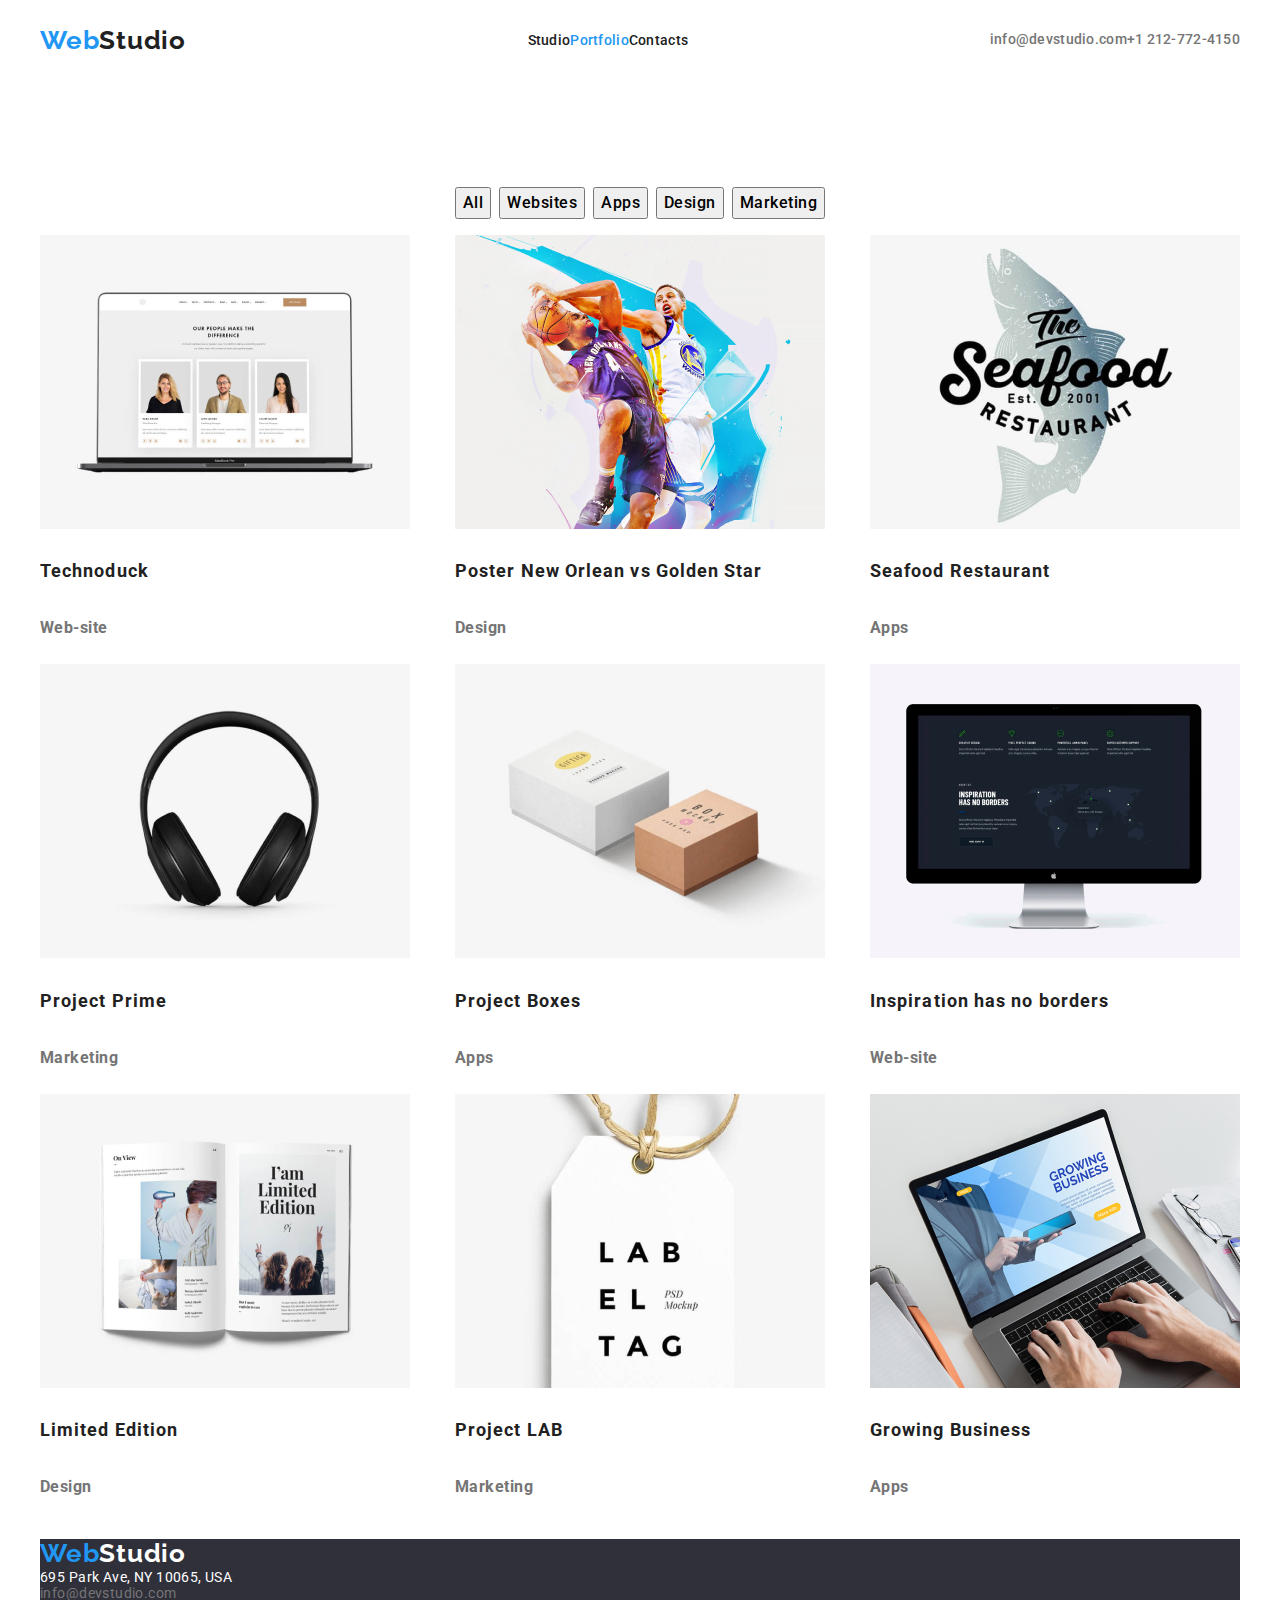
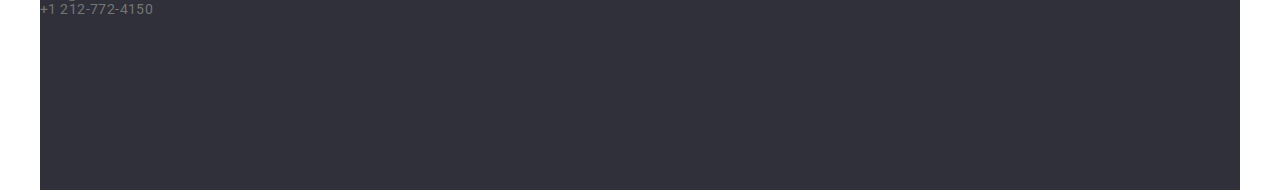
==== portfolio.html @ 4702d801 "primele modificari" ====
<!DOCTYPE html>
<html lang="en">
	<head>
		<meta charset="UTF-8" />
		<meta name="viewport" content="width=device-width, initial-scale=1.0" />
		<title>Portfolio</title>
		<link rel="preconnect" href="https://fonts.googleapis.com" />
		<link rel="preconnect" href="https://fonts.gstatic.com" crossorigin />
		<link
			rel="stylesheet"
			href="https://cdnjs.cloudflare.com/ajax/libs/modern-normalize/1.0.0/modern-normalize.min.css"
		/>
		<link
			href="https://fonts.googleapis.com/css2?family=Raleway:wght@700&family=Roboto:wght@400;500;700;900&display=swap"
			rel="stylesheet"
		/>
		<link rel="stylesheet" href="css/styles.css" />
	</head>
	<body class="container">
		<header class="global-header">
			<a href="index.html" class="logo"><span>Web</span>Studio</a>
			<nav class="header-navigation">
				<ul class="navigation-tabs">
					<li><a href="index.html">Studio</a></li>
					<li><a href="portfolio.html" class="active-link">Portfolio</a></li>
					<li><a href="contacts.html">Contacts</a></li>
				</ul>
			</nav>
			<div class="mail-phone">
				<a href="mailto:info@devstudio.com">info@devstudio.com</a>
				<br />
				<a href="tel:+12127724150">+1 212-772-4150</a>
			</div>
		</header>
		<main class="portfolio-main-section">
			<ul class="portfolio-button-list">
				<li><button type="button">All</button></li>
				<li><button type="button">Websites</button></li>
				<li><button type="button">Apps</button></li>
				<li><button type="button">Design</button></li>
				<li><button type="button">Marketing</button></li>
			</ul>
			<ul class="project-list">
				<li>
					<img
						src="images/technoduck.jpg"
						alt="technoduck_project"
						width="370"
					/>
					<h3>Technoduck</h3>
					<h4>Web-site</h4>
				</li>
				<li>
					<img
						src="images/poster_new_orleans.jpg"
						alt="poster_new_orleans"
						width="370"
					/>
					<h3>Poster New Orlean vs Golden Star</h3>
					<h4>Design</h4>
				</li>
				<li>
					<img
						src="images/seafood_restaurant.jpg"
						alt="seafood_restaurant"
						width="370"
					/>
					<h3>Seafood Restaurant</h3>
					<h4>Apps</h4>
				</li>
				<li>
					<img src="images/project_prime.jpg" alt="project_prime" width="370" />
					<h3>Project Prime</h3>
					<h4>Marketing</h4>
				</li>
				<li>
					<img src="images/project_boxes.jpg" alt="project_boxes" width="370" />
					<h3>Project Boxes</h3>
					<h4>Apps</h4>
				</li>
				<li>
					<img
						src="images/inspiration_no_borders.jpg"
						alt="inspiration_no_borders"
						width="370"
					/>
					<h3>Inspiration has no borders</h3>
					<h4>Web-site</h4>
				</li>
				<li>
					<img
						src="images/limited_edition.jpg"
						alt="limited_edition"
						width="370"
					/>
					<h3>Limited Edition</h3>
					<h4>Design</h4>
				</li>
				<li>
					<img src="images/project_lab.jpg" alt="project_lab" width="370" />
					<h3>Project LAB</h3>
					<h4>Marketing</h4>
				</li>
				<li>
					<img
						src="images/growing_business.jpg"
						alt="growing_business"
						width="370"
					/>
					<h3>Growing Business</h3>
					<h4>Apps</h4>
				</li>
			</ul>
		</main>
		<footer class="global-footer">
			<a href="index.html" class="logo"><span>Web</span>Studio</a>
			<address class="mail-phone">
				<div>695 Park Ave, NY 10065, USA</div>
				<a href="mailto:info@devstudio.com">info@devstudio.com</a>
				<br />
				<a href="+1-212-772-4150">+1 212-772-4150</a>
			</address>
		</footer>
	</body>
</html>
---- css/styles.css ----
:root {
	--dark-bg-color: #2f303a;
	--text-dark-bg-color: #ffffff;
	--text-bg-color: #212121;
	--link-color-active: #2196f3;
	--shaded-color: #757575;
}

.container {
	font-family: "Roboto", sans-serif;
	color: var(--text-bg-color);
	width: 1200px;
	margin: auto;
}
.global-header {
	height: 80px;
	display: flex;
	justify-content: space-between;
	align-items: center;
}
.global-footer {
	background-color: var(--dark-bg-color);
	width: inherit;
	height: 251px;
}
.navigation-tabs,
.global-header .mail-phone {
	display: flex;
}
.navigation-tabs,
.mail-phone,
.main-section .our-assets,
.our-job-section .our-job-list,
.our-team-section .our-team,
.portfolio-main-section ul {
	list-style-type: none;
}
.global-header a {
	color: inherit;
	text-decoration: none;
	font-size: 14px;
	font-weight: 500;
	line-height: normal;
	letter-spacing: 0.28px;
}
.global-header .logo span,
.global-footer .logo span,
.global-header .active-link {
	color: var(--link-color-active);
}
.global-footer .logo {
	color: var(--text-dark-bg-color);
}
.global-footer a {
	text-decoration: none;
}
.global-footer .mail-phone {
	font-size: 14px;
	font-style: normal;
	font-weight: 400;
	line-height: 16px;
	letter-spacing: 0.42px;
	padding-bottom: 12px;
}
.global-header a.logo,
.global-footer a.logo {
	font-family: "Raleway";
	font-size: 26px;
	font-weight: 700;
	letter-spacing: 0.78px;
}
.global-footer .mail-phone div {
	color: var(--text-dark-bg-color);
}
.global-header .mail-phone,
.global-footer .mail-phone a {
	color: var(--shaded-color);
}

.global-header a:hover,
.global-header a:focus,
.global-footer a:focus,
.global-footer a:hover,
.global-header .mail-phone > a:hover,
.global-header .mail-phone > a:focus,
.global-footer .mail-phone > a:hover,
.global-footer .mail-phone > a:focus {
	color: var(--link-color-active);
}
.main-section-intro {
	background-color: var(--dark-bg-color);
	height: 600px;
	display: flex;
	flex-direction: column;
	justify-content: center;
	align-items: center;
	flex-shrink: 0;
	margin: 0 -200px 0 -200px;
}
.main-section .main-section-intro h1 {
	color: var(--text-dark-bg-color);
	font-size: 44px;
	font-weight: 900;
	line-height: 60px;
	letter-spacing: 2.64px;
	text-transform: uppercase;
	text-align: center;
	margin: 0;
	width: 696px;
}
.main-section .main-section-intro button {
	background-color: var(--link-color-active);
	color: var(--text-dark-bg-color);
	text-align: center;
	font-weight: 700;
	line-height: 1.875em;
	letter-spacing: 0.96px;
	cursor: pointer;
}
.main-section .our-assets .main-title,
.main-section .our-assets p {
	font-size: 14px;
	letter-spacing: 0.42px;
}
.our-assets .main-title {
	font-weight: 700;
	text-transform: uppercase;
}
.our-assets p {
	color: var(--shaded-color);
	line-height: 1.5em;
}
.main-section section .section-header {
	text-align: center;
	font-size: 36px;
	font-weight: 700;
	letter-spacing: 1.08px;
}
.our-team-section {
	background-color: #f5f4fa;
	height: 648px;
	padding: 94px 0 94px 0;
}
.our-team-section .our-team {
	letter-spacing: 0.48px;
	di
}
.our-team-section .our-team .our-team-card {
	background-color: var(--text-dark-bg-color);
	width: 270px;
	height: 368px;
}
.our-team-section .our-team .our-team-card h3 {
	text-align: center;
	font-weight: 500;
	letter-spacing: 0.48px;
}
.our-team-section .our-team .our-team-card h4 {
	color: var(--shaded-color);
	text-align: center;
	font-weight: 400;
	letter-spacing: 0.48px;
}
.portfolio-main-section .portfolio-button-list button {
	text-align: center;
	font-size: 16px;
	font-weight: 500;
	line-height: 26px;
	letter-spacing: 0.48px;
}
.portfolio-main-section button:hover,
.portfolio-main-section button:focus {
	color: var(--text-dark-bg-color);
	background-color: var(--link-color-active);
}
.project-list li > h3 {
	font-size: 18px;
	font-weight: 700;
	line-height: 2.25em;
	letter-spacing: 1.08px;
}
.project-list li > h4 {
	color: var(--shaded-color);
	line-height: 1.875em;
	letter-spacing: 0.48px;
}

.our-assets,
.our-job-list,
.our-team {
	display: flex;
	justify-content:space-between;
	align-items: center;
	padding-left: 0;
}
.portfolio-button-list {
	display: flex;
	justify-content: center;
	padding-left: 0;
	padding-top: 91px;
	gap: 8px;
}
.project-list {
	display: flex;
	flex-wrap: wrap;
	justify-content: space-between;
	padding-left: 0;
}
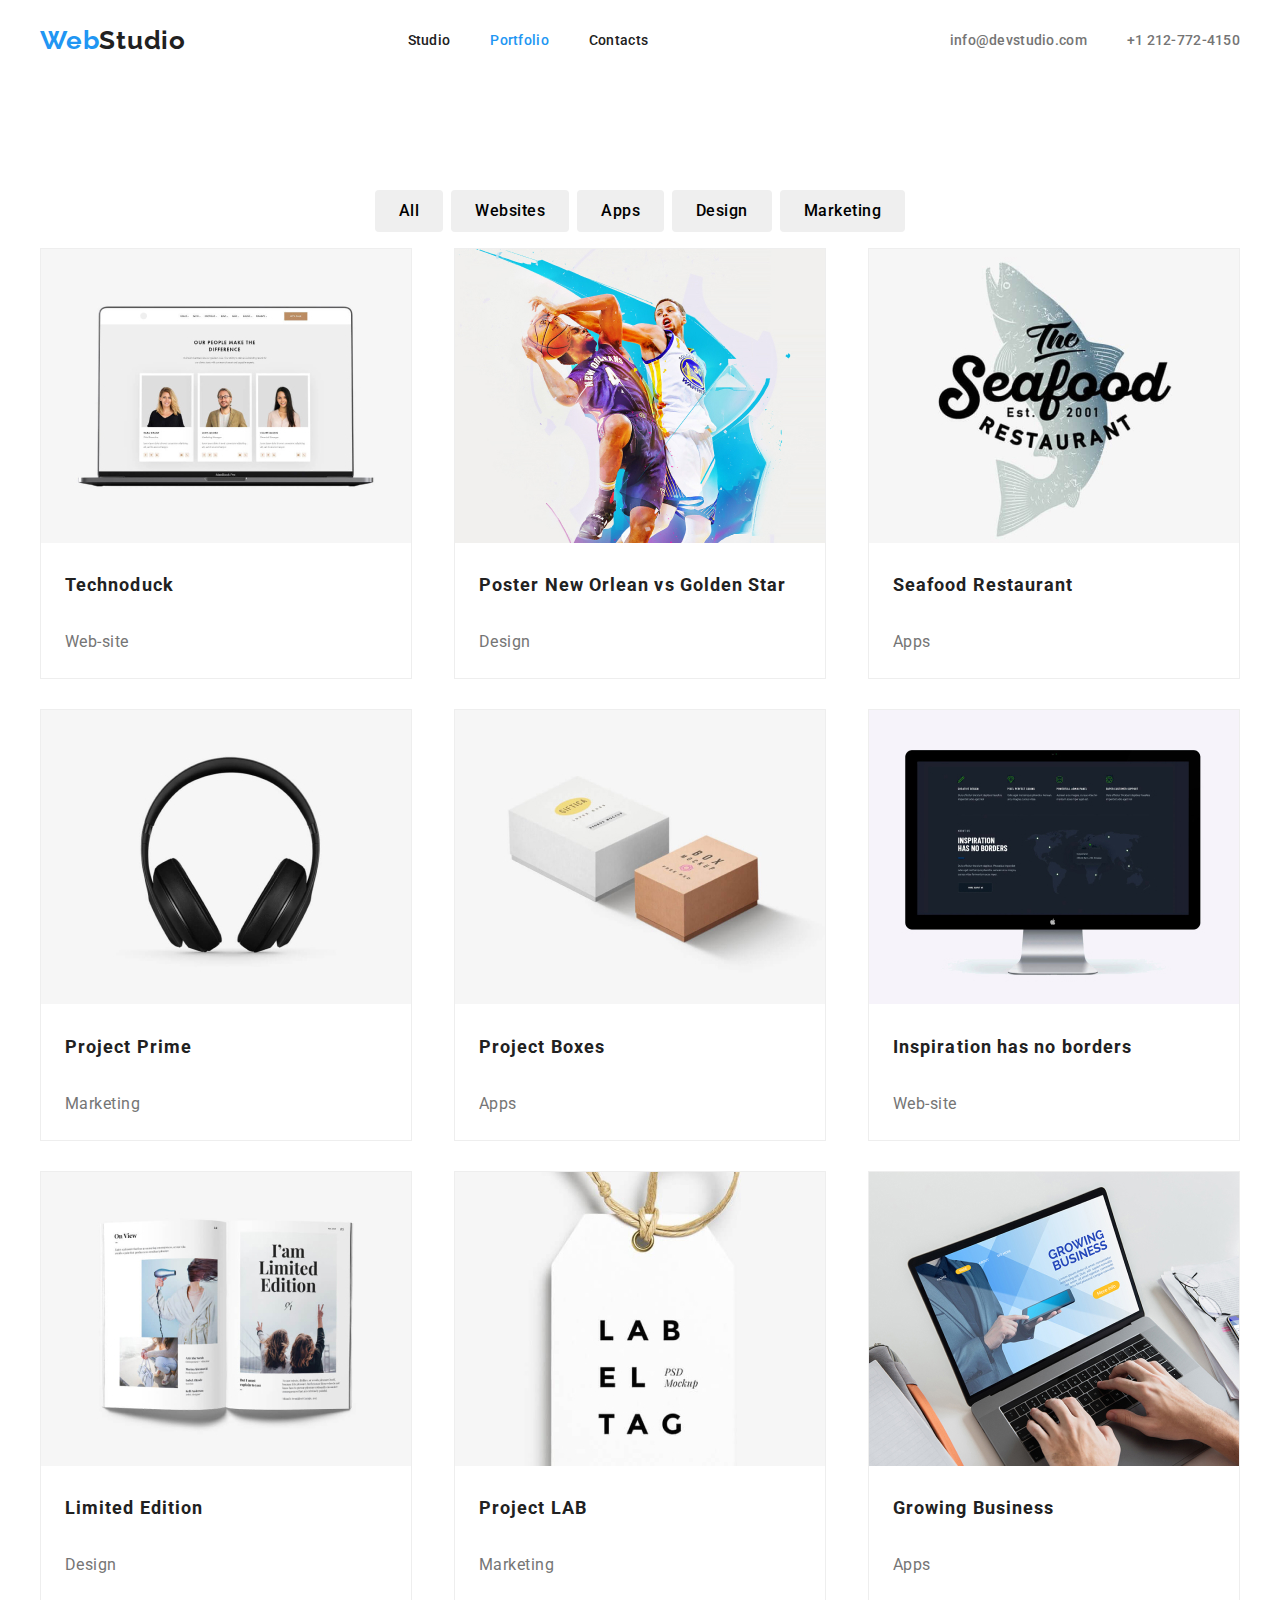
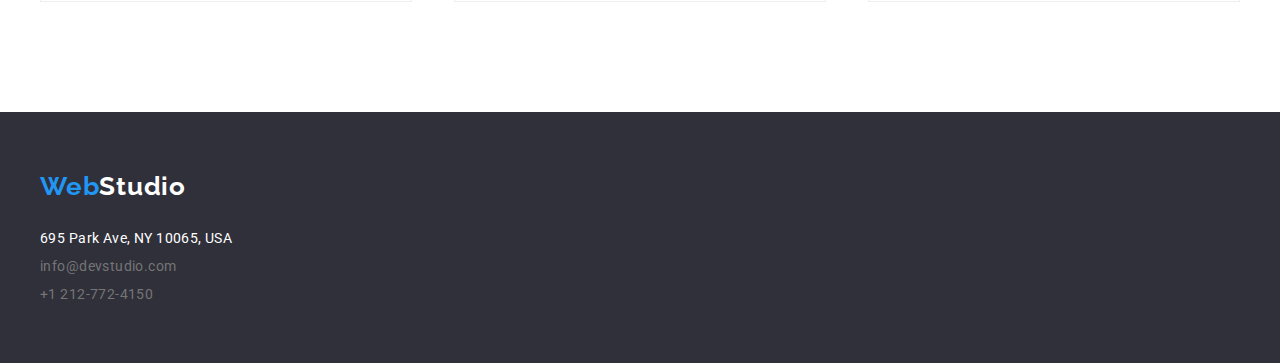
==== commit c12d9e2b: "almost over" ====
--- a/portfolio.html
+++ b/portfolio.html
@@ -21,18 +21,23 @@
 			<a href="index.html" class="logo"><span>Web</span>Studio</a>
 			<nav class="header-navigation">
 				<ul class="navigation-tabs">
-					<li><a href="index.html">Studio</a></li>
-					<li><a href="portfolio.html" class="active-link">Portfolio</a></li>
-					<li><a href="contacts.html">Contacts</a></li>
+					<li><a href="index.html" class="link">Studio</a></li>
+					<li>
+						<a href="portfolio.html" class="active-link link">Portfolio</a>
+					</li>
+					<li><a href="contacts.html" class="link">Contacts</a></li>
 				</ul>
 			</nav>
-			<div class="mail-phone">
-				<a href="mailto:info@devstudio.com">info@devstudio.com</a>
-				<br />
-				<a href="tel:+12127724150">+1 212-772-4150</a>
-			</div>
+			<ul class="mail-phone">
+				<li>
+					<a href="mailto:info@devstudio.com" class="link"
+						>info@devstudio.com</a
+					>
+				</li>
+				<li><a href="tel:+12127724150" class="link">+1 212-772-4150</a></li>
+			</ul>
 		</header>
-		<main class="portfolio-main-section">
+		<main class="section portfolio-main-section">
 			<ul class="portfolio-button-list">
 				<li><button type="button">All</button></li>
 				<li><button type="button">Websites</button></li>
@@ -41,7 +46,7 @@
 				<li><button type="button">Marketing</button></li>
 			</ul>
 			<ul class="project-list">
-				<li>
+				<li class="project-card">
 					<img
 						src="images/technoduck.jpg"
 						alt="technoduck_project"
@@ -50,7 +55,7 @@
 					<h3>Technoduck</h3>
 					<h4>Web-site</h4>
 				</li>
-				<li>
+				<li class="project-card">
 					<img
 						src="images/poster_new_orleans.jpg"
 						alt="poster_new_orleans"
@@ -59,7 +64,7 @@
 					<h3>Poster New Orlean vs Golden Star</h3>
 					<h4>Design</h4>
 				</li>
-				<li>
+				<li class="project-card">
 					<img
 						src="images/seafood_restaurant.jpg"
 						alt="seafood_restaurant"
@@ -68,17 +73,17 @@
 					<h3>Seafood Restaurant</h3>
 					<h4>Apps</h4>
 				</li>
-				<li>
+				<li class="project-card">
 					<img src="images/project_prime.jpg" alt="project_prime" width="370" />
 					<h3>Project Prime</h3>
 					<h4>Marketing</h4>
 				</li>
-				<li>
+				<li class="project-card">
 					<img src="images/project_boxes.jpg" alt="project_boxes" width="370" />
 					<h3>Project Boxes</h3>
 					<h4>Apps</h4>
 				</li>
-				<li>
+				<li class="project-card">
 					<img
 						src="images/inspiration_no_borders.jpg"
 						alt="inspiration_no_borders"
@@ -87,7 +92,7 @@
 					<h3>Inspiration has no borders</h3>
 					<h4>Web-site</h4>
 				</li>
-				<li>
+				<li class="project-card">
 					<img
 						src="images/limited_edition.jpg"
 						alt="limited_edition"
@@ -96,12 +101,12 @@
 					<h3>Limited Edition</h3>
 					<h4>Design</h4>
 				</li>
-				<li>
+				<li class="project-card">
 					<img src="images/project_lab.jpg" alt="project_lab" width="370" />
 					<h3>Project LAB</h3>
 					<h4>Marketing</h4>
 				</li>
-				<li>
+				<li class="project-card">
 					<img
 						src="images/growing_business.jpg"
 						alt="growing_business"
@@ -112,14 +117,15 @@
 				</li>
 			</ul>
 		</main>
-		<footer class="global-footer">
-			<a href="index.html" class="logo"><span>Web</span>Studio</a>
-			<address class="mail-phone">
-				<div>695 Park Ave, NY 10065, USA</div>
-				<a href="mailto:info@devstudio.com">info@devstudio.com</a>
-				<br />
-				<a href="+1-212-772-4150">+1 212-772-4150</a>
-			</address>
-		</footer>
+		<div class="footer-section">
+			<footer class="global-footer">
+				<a href="index.html" class="logo"><span>Web</span>Studio</a>
+				<address class="mail-phone">
+					<div>695 Park Ave, NY 10065, USA</div>
+					<a href="mailto:info@devstudio.com">info@devstudio.com</a>
+					<a href="+1-212-772-4150">+1 212-772-4150</a>
+				</address>
+			</footer>
+		</div>
 	</body>
 </html>
--- a/css/styles.css
+++ b/css/styles.css
@@ -12,28 +12,15 @@
 	width: 1200px;
 	margin: auto;
 }
+.section {
+	padding-top: 94px;
+	padding-bottom: 94px;
+}
 .global-header {
 	height: 80px;
 	display: flex;
+	align-items: center;
 	justify-content: space-between;
-	align-items: center;
-}
-.global-footer {
-	background-color: var(--dark-bg-color);
-	width: inherit;
-	height: 251px;
-}
-.navigation-tabs,
-.global-header .mail-phone {
-	display: flex;
-}
-.navigation-tabs,
-.mail-phone,
-.main-section .our-assets,
-.our-job-section .our-job-list,
-.our-team-section .our-team,
-.portfolio-main-section ul {
-	list-style-type: none;
 }
 .global-header a {
 	color: inherit;
@@ -43,6 +30,33 @@
 	line-height: normal;
 	letter-spacing: 0.28px;
 }
+.global-footer {
+	background-color: var(--dark-bg-color);
+	width: inherit;
+	height: 251px;
+}
+.navigation-tabs,
+.mail-phone {
+	display: flex;
+	padding-left: 0;
+}
+.navigation-tabs .link {
+	display: block;
+	padding-right: 40px;
+}
+.mail-phone .link {
+	padding-left: 40px;
+}
+
+.navigation-tabs,
+.mail-phone,
+.our-assets,
+.our-job-list,
+.our-team-section .our-team,
+.portfolio-main-section ul {
+	list-style-type: none;
+}
+
 .global-header .logo span,
 .global-footer .logo span,
 .global-header .active-link {
@@ -105,8 +119,8 @@
 	letter-spacing: 2.64px;
 	text-transform: uppercase;
 	text-align: center;
-	margin: 0;
 	width: 696px;
+	margin-bottom: 30px;
 }
 .main-section .main-section-intro button {
 	background-color: var(--link-color-active);
@@ -130,6 +144,12 @@
 	color: var(--shaded-color);
 	line-height: 1.5em;
 }
+.our-assets-card {
+	width: 270px;
+	height: 75px;
+	display: flex;
+	flex-direction: column;
+}
 .main-section section .section-header {
 	text-align: center;
 	font-size: 36px;
@@ -139,16 +159,16 @@
 .our-team-section {
 	background-color: #f5f4fa;
 	height: 648px;
-	padding: 94px 0 94px 0;
-}
-.our-team-section .our-team {
-	letter-spacing: 0.48px;
-	di
+	margin: 0 -200px 0 -200px;
 }
 .our-team-section .our-team .our-team-card {
 	background-color: var(--text-dark-bg-color);
 	width: 270px;
 	height: 368px;
+	border-radius: 0px 0px 4px 4px;
+	border-radius: 0px 0px 4px 4px;
+	box-shadow: 0px 2px 1px 0px rgba(0, 0, 0, 0.2),
+		0px 1px 1px 0px rgba(0, 0, 0, 0.14), 0px 1px 3px 0px rgba(0, 0, 0, 0.12);
 }
 .our-team-section .our-team .our-team-card h3 {
 	text-align: center;
@@ -167,37 +187,45 @@
 	font-weight: 500;
 	line-height: 26px;
 	letter-spacing: 0.48px;
+	border-color: transparent;
+	border-radius: 4px;
+	padding: 6px 22px 6px 22px;
 }
 .portfolio-main-section button:hover,
 .portfolio-main-section button:focus {
 	color: var(--text-dark-bg-color);
 	background-color: var(--link-color-active);
 }
-.project-list li > h3 {
+.project-list .project-card > h3 {
 	font-size: 18px;
 	font-weight: 700;
 	line-height: 2.25em;
 	letter-spacing: 1.08px;
-}
-.project-list li > h4 {
+	padding-left: 24px;
+}
+.project-list .project-card > h4 {
 	color: var(--shaded-color);
 	line-height: 1.875em;
 	letter-spacing: 0.48px;
+	font-weight: 400;
+	padding-left: 24px;
 }
 
 .our-assets,
 .our-job-list,
 .our-team {
 	display: flex;
-	justify-content:space-between;
-	align-items: center;
-	padding-left: 0;
-}
+	justify-content: space-between;
+	padding-left: 0;
+}
+.our-team {
+	margin: 0 200px 0 200px;
+}
+
 .portfolio-button-list {
 	display: flex;
 	justify-content: center;
 	padding-left: 0;
-	padding-top: 91px;
 	gap: 8px;
 }
 .project-list {
@@ -205,4 +233,19 @@
 	flex-wrap: wrap;
 	justify-content: space-between;
 	padding-left: 0;
-}
+	gap: 30px;
+}
+.project-card {
+	border: 1px solid #eee;
+}
+.footer-section .global-footer {
+	padding-left: 200px;
+	padding-top: 60px;
+	margin: 0 -200px 0 -200px;
+}
+.global-footer .mail-phone {
+	display: flex;
+	flex-direction: column;
+	padding-top: 28px;
+	gap: 12px;
+}
